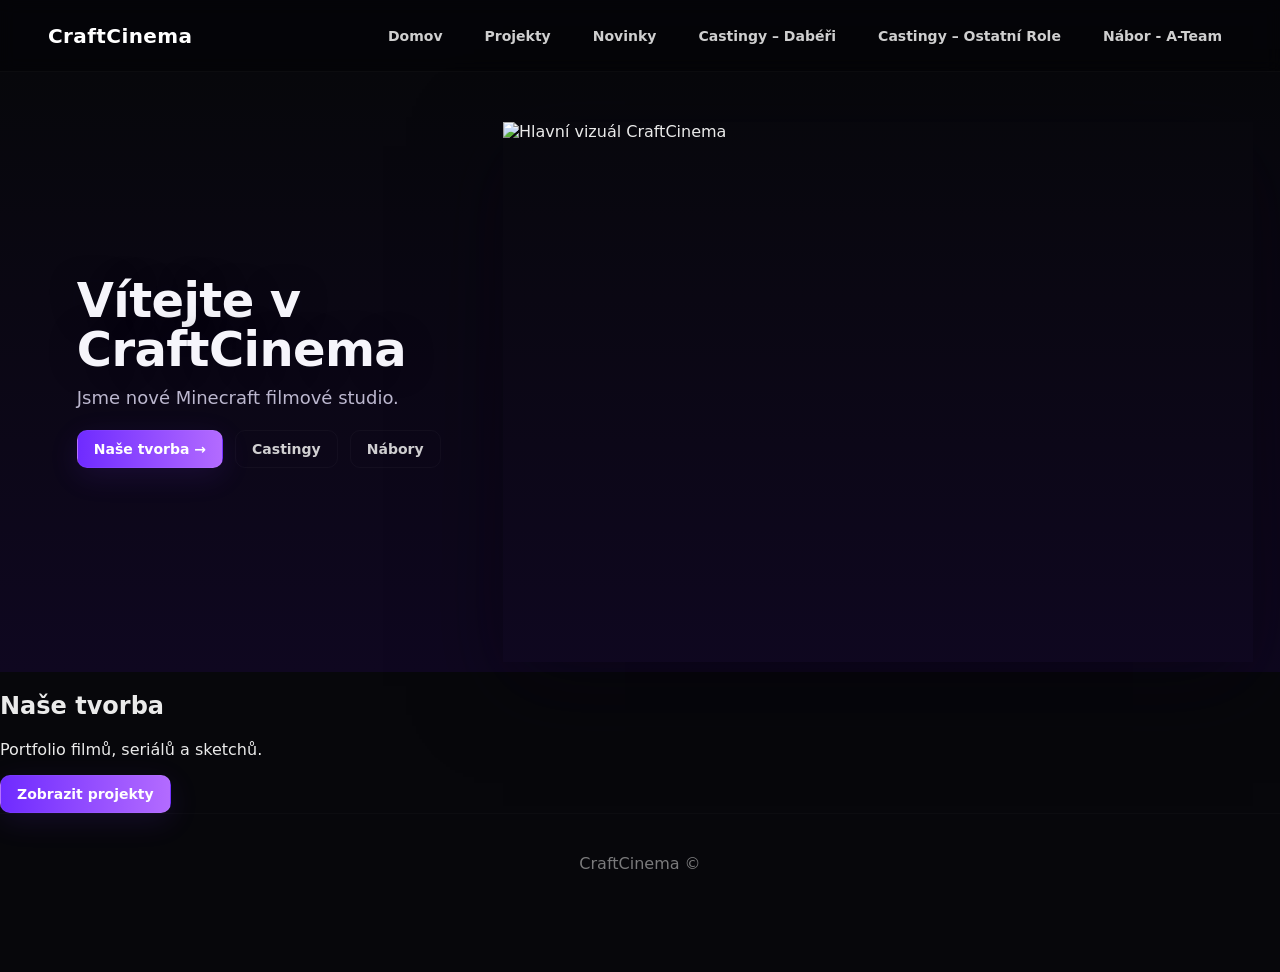
==== home/home.html @ 883a2ee9 "Update home.html" ====
<!DOCTYPE html>
<html lang="cs">
<head>
  <meta charset="utf-8" />
  <meta name="viewport" content="width=device-width,initial-scale=1" />
  <title>CraftCinema – Domov</title>

  <!-- FIX: absolutní cesta kvůli Netlify -->
  <link rel="stylesheet" href="/home/home.css" />
  <link rel="icon" type="image/png" href="/home/favicon.png" />
</head>

<body>

<header class="site-header">
  <div class="header-left">
    <div class="logo">CraftCinema</div>
  </div>

  <nav class="header-nav">
    <a href="/home/home.html" class="nav-link">Domov</a>
    <a href="/Projekty/" class="nav-link">Projekty</a>
    <a href="/Novinky/" class="nav-link">Novinky</a>
    <a href="/casting-daberi/" class="nav-link">Castingy – Dabéři</a>
    <a href="/casting-role/" class="nav-link">Castingy – Ostatní Role</a>
    <a href="/nabor-a-team/" class="nav-link">Nábor - A-Team</a>
  </nav>
</header>

<main>

  <section class="hero">
    <div class="hero-left">
      <h1 class="hero-title">Vítejte v CraftCinema</h1>
      <p class="hero-sub">
        Jsme nové Minecraft filmové studio.
      </p>

      <div class="hero-actions">
        <a href="/Projekty/" class="btn primary">Naše tvorba →</a>
        <a href="#castingy" class="btn ghost">Castingy</a>
        <a href="#nabory" class="btn ghost">Nábory</a>
      </div>
    </div>

    <div class="hero-right">
      <div class="hero-img-wrap">
        <img id="hero-img" src="/home/home/u1.png" alt="Hlavní vizuál CraftCinema" />
      </div>
    </div>
  </section>

  <section id="tvorba">
    <h2>Naše tvorba</h2>
    <p>
      Portfolio filmů, seriálů a sketchů.
    </p>
    <a href="/Projekty/" class="btn primary">Zobrazit projekty</a>
  </section>

</main>

<footer class="site-footer">
  <div>
    CraftCinema ©
  </div>
</footer>

<!-- FIX: absolutní cesta -->
<script src="/home/home.js"></script>

</body>
</html>
---- home/home.css ----
/* Reset & base */
*{box-sizing:border-box}
html,body{height:100%}
body{
  margin:0;
  font-family: Inter, system-ui, -apple-system, "Segoe UI", Roboto, "Helvetica Neue", Arial;
  background:#07070b;
  color:#eaeaea;
  -webkit-font-smoothing:antialiased;
  -moz-osx-font-smoothing:grayscale;
}

/* HEADER */
.site-header{
  position:fixed;
  left:0;right:0;top:0;
  height:72px;
  display:flex;
  align-items:center;
  justify-content:space-between;
  padding:12px 48px;
  background:rgba(4,4,6,0.45);
  backdrop-filter:blur(8px);
  z-index:999;
  border-bottom:1px solid rgba(255,255,255,0.03);
}

.header-left{display:flex;align-items:center;gap:18px}
.logo{
  font-weight:900;
  font-size:20px;
  color:#fff;
  letter-spacing:0.4px;
}

/* nav shifted more left: keep nav close to logo, not centered */
.header-nav{
  display:flex;
  gap:22px;
  align-items:center;
  margin-left:12px;
}

/* nav style */
.header-nav .nav-link{
  color:rgba(230,230,230,0.9);
  text-decoration:none;
  font-weight:600;
  font-size:14px;
  padding:8px 10px;
  border-radius:6px;
  transition:color .18s, background .18s, transform .12s;
}
.header-nav .nav-link:hover{
  color:#fff;
  transform:translateY(-2px);
  background:linear-gradient(90deg, rgba(120,50,255,0.06), rgba(80,30,200,0.04));
}

/* MAIN / HERO */
main{margin-top:72px}

/* hero: split 50/50 but responsive */
.hero{
  display:flex;
  gap:40px;
  align-items:center;
  justify-content:space-between;
  padding:68px 6vw;
  min-height:600px;
  background:linear-gradient(180deg,#07070b 0%, #0f0720 100%);
}

/* left column */
.hero-left{flex:1;max-width:620px}
.hero-title{
  margin:0 0 14px 0;
  font-size:48px;
  line-height:1.02;
  font-weight:800;
  color:#f6f5fb;
  letter-spacing: -0.6px;
  text-shadow: 0 2px 30px rgba(10,6,20,0.35);
}
.hero-sub{
  margin:0 0 22px 0;
  color:rgba(220,215,240,0.85);
  font-size:18px;
  max-width:48ch;
}

/* hero actions */
.hero-actions{display:flex;gap:12px;flex-wrap:wrap}
.btn{
  display:inline-flex;
  align-items:center;
  justify-content:center;
  text-decoration:none;
  padding:10px 16px;
  border-radius:10px;
  font-weight:700;
  font-size:14px;
  cursor:pointer;
  transition:transform .16s, box-shadow .18s;
  border:1px solid rgba(255,255,255,0.04);
}

/* primary: subtle purple gradient */
.btn.primary{
  background:linear-gradient(90deg,#6f2bff 0%, #b36bff 100%);
  color:white;
  box-shadow: 0 8px 30px rgba(123,61,255,0.12);
}
.btn.primary:hover{ transform:translateY(-4px); box-shadow: 0 18px 60px rgba(123,61,255,0.16) }

/* ghost button (secondary) */
.btn.ghost{
  background:transparent;
  color:rgba(230,230,230,0.9);
  border:1px solid rgba(255,255,255,0.03);
}
.btn.ghost:hover{ 
  transform:translateY(-2px); 
  background: rgba(255,255,255,0.02);
}

/* Casting / Nábory / Team / Více info buttons – všechny primární gradient */
.casting-buttons .btn,
#nabory .btn,
#team .btn,
.btn.more-info {
  background: linear-gradient(90deg,#6f2bff 0%, #b36bff 100%);
  color: #fff;
  border: none;
  box-shadow: 0 12px 40px rgba(110,60,255,0.12);
  padding: 12px 22px;
  font-weight:700;
  font-size:14px;
  border-radius:10px;
  text-decoration:none;
  transition: transform .16s, box-shadow .18s, background .18s;
  min-width: 150px;
  text-align:center;
}
.casting-buttons .btn:hover,
#nabory .btn:hover,
#team .btn:hover,
.btn.more-info:hover {
  transform: translateY(-4px);
  box-shadow: 0 18px 60px rgba(123,61,255,0.16);
}
#nabory .btn { margin-top: 1rem; }

/* right column: image with glow behind (for transparent PNG) */
.hero-right{
  flex:0 0 520px;
  display:flex;
  justify-content:flex-start;
  align-items:left
}
.hero-img-wrap{
  position:relative;
  width:420px;
  height:400px; 
  display:block;
  border-radius:1px;
  overflow:visible;
  pointer-events:none;
}
.hero-img-wrap::before{
  content:"";
  position:center;
  left:0%;
  top:10%;
  transform:translate(-50%,-50%);
  width:420px;
  height:260px;
  border-radius:18px;
  background: radial-gradient(ellipse at center, rgba(140,75,255,0.26) 0%, rgba(100,40,200,0.12) 30%, transparent 60%);
  filter:blur(36px);
  z-index:0;
}
.hero-img-wrap img{
  position:relative;
  z-index:1;
  display:block;
  width: 750px;
  height: 540px;
  object-fit: cover;
  transform: translateX(-180px) translateY(-50px) translateZ(0);
  margin:0;
  border:none;
  border-radius:0;
  opacity:0;
  transition:opacity .9s ease, transform .9s ease;
  will-change:opacity, transform;
  box-shadow: 0 24px 80px rgba(5,3,12,0.55);
}
.hero-img-wrap img.visible{
  opacity:1;
  transform: translateX(-180px) translateY(-50px) scale(1);
}

/* Naše tvorba section */
.tvorba-section{
  padding:92px 8vw;
  text-align:center;
  background: linear-gradient(180deg, rgba(6,6,8,0.0), rgba(6,4,12,0.02));
}
.tvorba-title{ font-size:36px; margin:0 0 18px 0; color:#f7f6fb; font-weight:800 }
.tvorba-text{ color:rgba(210,200,230,0.9); font-size:18px; max-width:880px; margin:0 auto 28px auto; line-height:1.6 }
.tvorba-button{ display:inline-block; padding:12px 22px; border-radius:10px; background:linear-gradient(90deg,#6f2bff,#b36bff); color:#fff; text-decoration:none; font-weight:700; box-shadow:0 12px 40px rgba(110,60,255,0.12); }

/* info sections */
.info-section{ padding:72px 8vw; text-align:center; color:rgba(210,200,230,0.9); }
.info-section h3{ font-size:24px; margin-bottom:12px; color:#efeefe }

/* reveal animation base */
.reveal{ opacity:0; transform: translateY(28px) scale(.995); transition: all .7s cubic-bezier(.2,.9,.3,1.05) }
.reveal.active{ opacity:1; transform: translateY(0) scale(1); }

/* footer */
.site-footer{ text-align:center; padding:40px 8vw; color:rgba(200,200,200,0.6); border-top:1px solid rgba(255,255,255,0.02) }

/* responsive */
@media (max-width:980px){
  .hero{ flex-direction:column; gap:28px; padding:48px 6vw; min-height:640px }
  .hero-right{ order:2; flex:0 0 auto; justify-content:center; }
  .hero-left{ order:1; text-align:center }
  .hero-img-wrap{ width:86%; height:auto }
  .hero-img-wrap::before{ left:50%; width:70%; height:40% }
  .hero-img-wrap img, .hero-img-wrap img.visible {
      transform: translateY(0) scale(1); 
      width: 100%; 
      height: auto;
      object-fit: contain;
  }
}
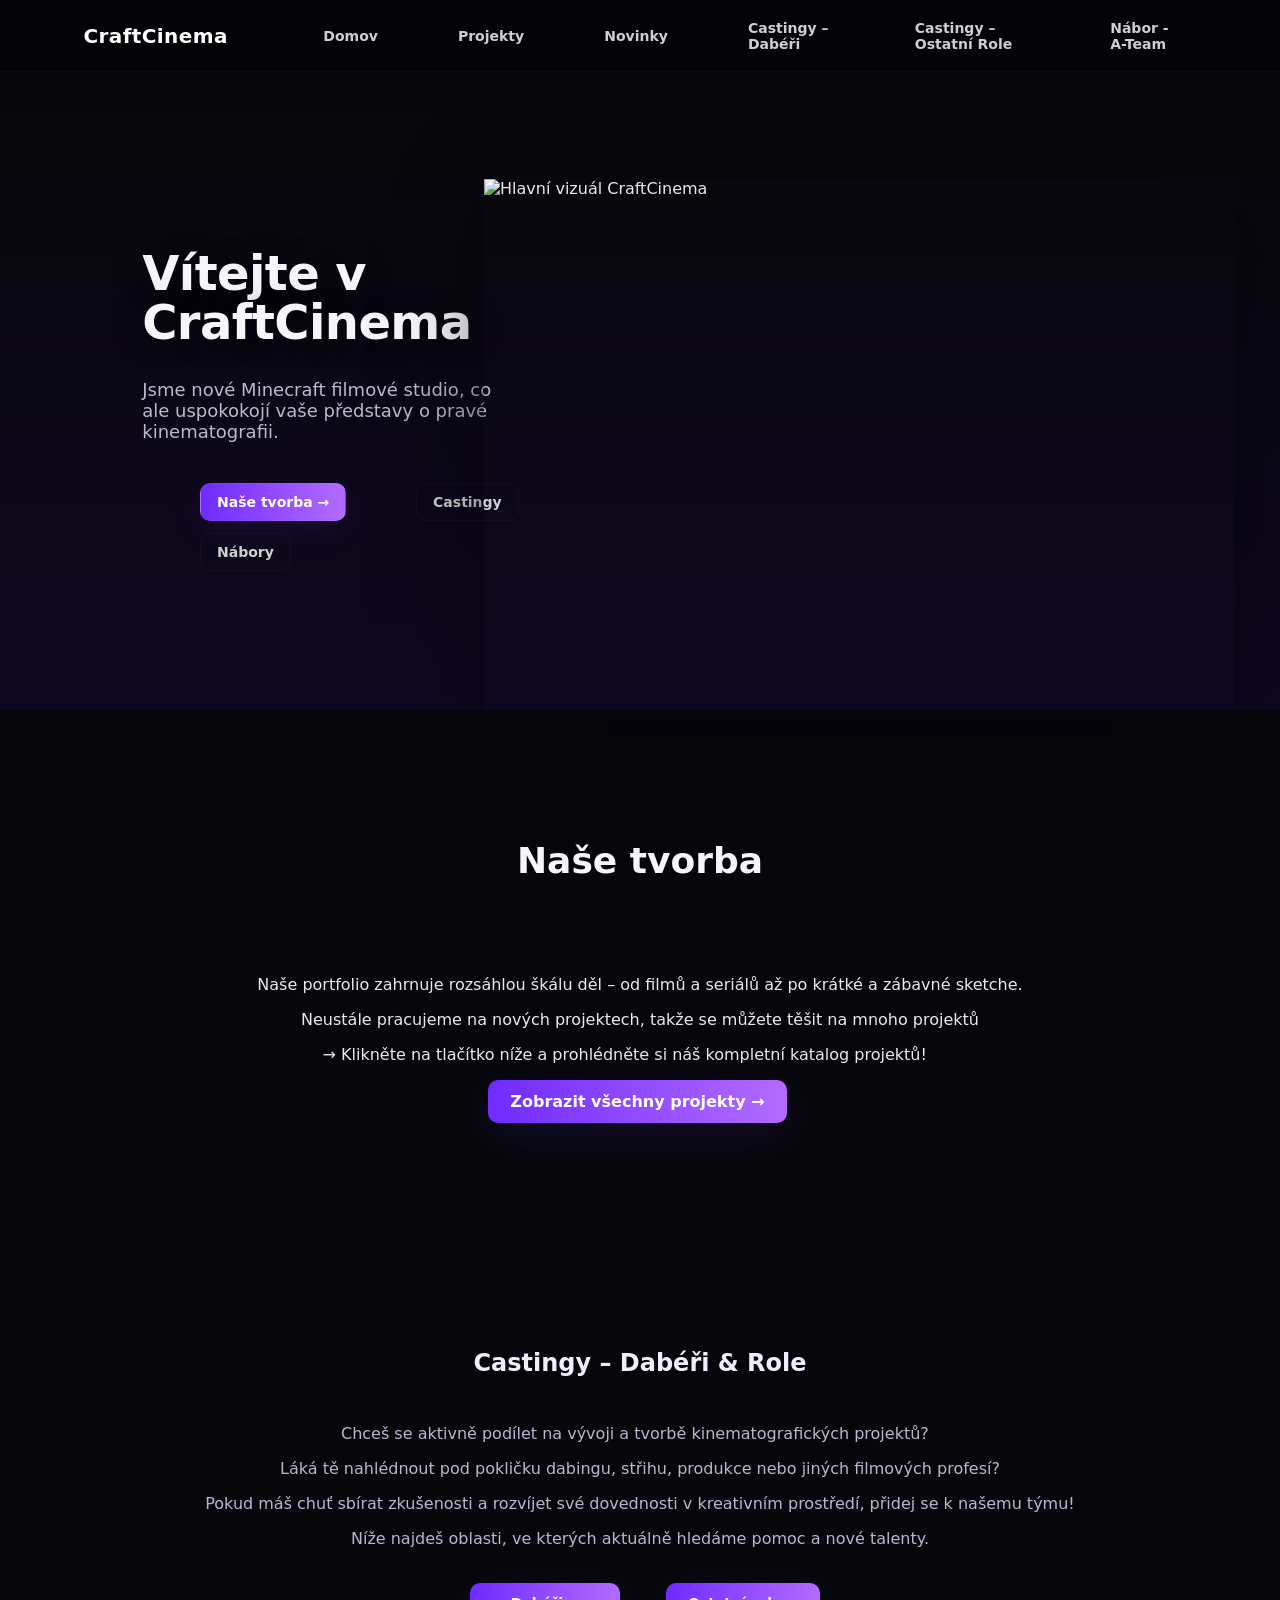
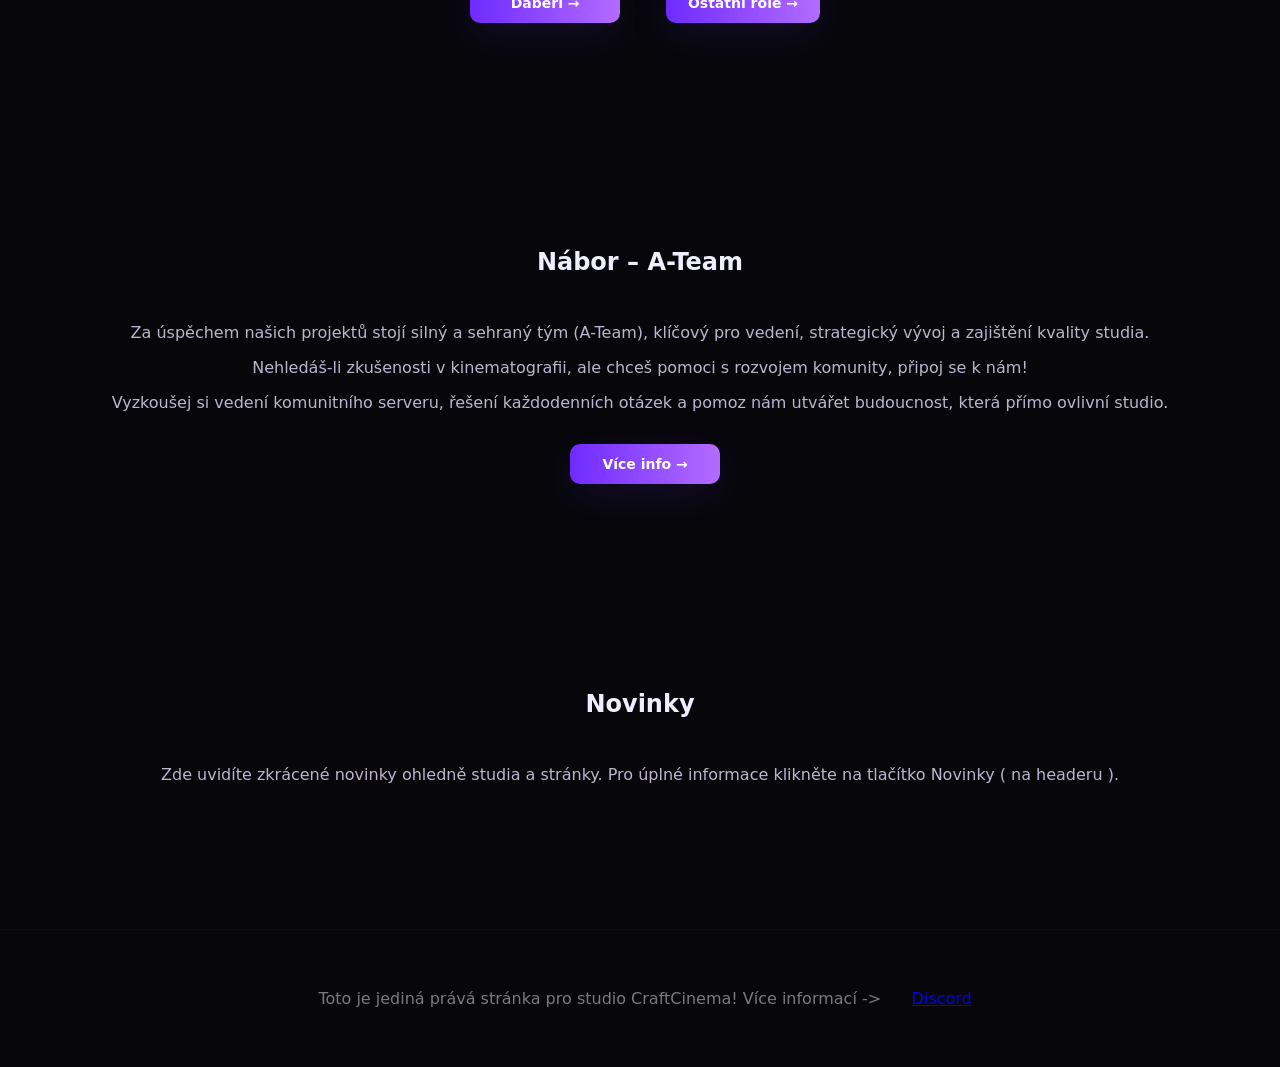
==== commit 631891db: "Rename index.html to home.html" ====
--- a/home/home.html
+++ b/home/home.html
@@ -1,73 +1,97 @@
 <!DOCTYPE html>
 <html lang="cs">
 <head>
-  <meta charset="utf-8" />
-  <meta name="viewport" content="width=device-width,initial-scale=1" />
-  <title>CraftCinema – Domov</title>
-
-  <!-- FIX: absolutní cesta kvůli Netlify -->
-  <link rel="stylesheet" href="/home/home.css" />
-  <link rel="icon" type="image/png" href="/home/favicon.png" />
+  <meta charset="utf-8" />
+  <meta name="viewport" content="width=device-width,initial-scale=1" />
+  <title>CraftCinema – Domov</title>
+  <link rel="stylesheet" href="home.css" />
+ <link rel="icon" type="image/png" href="favicon.png" />
 </head>
-
 <body>
 
-<header class="site-header">
-  <div class="header-left">
-    <div class="logo">CraftCinema</div>
-  </div>
+    <header class="site-header">
+    <div class="header-left">
+      <div class="logo">CraftCinema</div>
+    </div>
 
-  <nav class="header-nav">
-    <a href="/home/home.html" class="nav-link">Domov</a>
-    <a href="/Projekty/" class="nav-link">Projekty</a>
-    <a href="/Novinky/" class="nav-link">Novinky</a>
-    <a href="/casting-daberi/" class="nav-link">Castingy – Dabéři</a>
-    <a href="/casting-role/" class="nav-link">Castingy – Ostatní Role</a>
-    <a href="/nabor-a-team/" class="nav-link">Nábor - A-Team</a>
-  </nav>
-</header>
+    <nav class="header-nav">
+      <a href="#" class="nav-link">Domov</a>
+      <a href="../Projekty/" class="nav-link">Projekty</a>
+      <a href="../Novinky/" class="nav-link">Novinky</a>
+      <a href="../casting-daberi/" class="nav-link">Castingy – Dabéři</a>
+      <a href="../casting-role/" class="nav-link">Castingy – Ostatní Role</a>
+      <a href="../nabor-a-team/" class="nav-link">Nábor - A-Team</a>
+    </nav>
+  </header>
 
-<main>
+    <main>
+    <section class="hero">
+      <div class="hero-left">
+        <h1 class="hero-title">Vítejte v CraftCinema</h1>
+        <p class="hero-sub">Jsme nové Minecraft filmové studio, co ale uspokokojí vaše představy o pravé kinematografii.</p>
 
-  <section class="hero">
-    <div class="hero-left">
-      <h1 class="hero-title">Vítejte v CraftCinema</h1>
-      <p class="hero-sub">
-        Jsme nové Minecraft filmové studio.
-      </p>
+        <div class="hero-actions">
+          <a href="../Projekty/" class="btn primary">Naše tvorba →</a>
+          <a href="#castingy" class="btn ghost">Castingy</a>
+          <a href="#nabory" class="btn ghost">Nábory</a>
+        </div>
+      </div>
 
-      <div class="hero-actions">
-        <a href="/Projekty/" class="btn primary">Naše tvorba →</a>
-        <a href="#castingy" class="btn ghost">Castingy</a>
-        <a href="#nabory" class="btn ghost">Nábory</a>
-      </div>
-    </div>
+      <div class="hero-right">
+        <div class="hero-img-wrap">
+          <img id="hero-img" src="u1.png" alt="Hlavní vizuál CraftCinema" />
+        </div>
+      </div>
+    </section>
 
-    <div class="hero-right">
-      <div class="hero-img-wrap">
-        <img id="hero-img" src="/home/home/u1.png" alt="Hlavní vizuál CraftCinema" />
-      </div>
-    </div>
-  </section>
+        <section class="reveal tvorba-section" id="tvorba">
+      <h2 class="tvorba-title">Naše tvorba</h2>
+      <p class="tvorba-text">
+      <p>Naše portfolio zahrnuje rozsáhlou škálu děl – od filmů a seriálů až po krátké a zábavné sketche.
+<p> Neustále pracujeme na nových projektech, takže se můžete těšit na mnoho projektů
+<p>→ Klikněte na tlačítko níže a prohlédněte si náš kompletní katalog projektů!
+      </p>
+      <a href="../Projekty/" class="tvorba-button">Zobrazit všechny projekty →</a>       
+</section>
 
-  <section id="tvorba">
-    <h2>Naše tvorba</h2>
-    <p>
-      Portfolio filmů, seriálů a sketchů.
-    </p>
-    <a href="/Projekty/" class="btn primary">Zobrazit projekty</a>
-  </section>
+        <section class="reveal info-section" id="castingy">
+      <h3>Castingy – Dabéři & Role</h3>
+      <p>Chceš se aktivně podílet na vývoji a tvorbě kinematografických projektů?
+ <p>Láká tě nahlédnout pod pokličku dabingu, střihu, produkce nebo jiných filmových profesí?
 
-</main>
+<p>Pokud máš chuť sbírat zkušenosti a rozvíjet své dovednosti v kreativním prostředí, přidej se k našemu týmu!
 
-<footer class="site-footer">
-  <div>
-    CraftCinema ©
-  </div>
+<p>Níže najdeš oblasti, ve kterých aktuálně hledáme pomoc a nové talenty. </p>
+      <div class="casting-buttons">
+        <a href="../casting-daberi/" class="btn ghost">Dabéři →</a>         <a href="../casting-role/" class="btn ghost">Ostatní role →</a>       </div>
+    </section>
+
+        <section class="reveal info-section" id="nabory">
+      <h3>Nábor – A-Team</h3>
+      <p>Za úspěchem našich projektů stojí silný a sehraný tým (A-Team), klíčový pro vedení, strategický vývoj a zajištění kvality studia.
+
+<p>Nehledáš-li zkušenosti v kinematografii, ale chceš pomoci s rozvojem komunity, připoj se k nám!
+
+<p>Vyzkoušej si vedení komunitního serveru, řešení každodenních otázek a pomoz nám utvářet budoucnost, která přímo ovlivní studio.
+
+</p>
+      <a href="../nabor-a-team/" class="btn ghost">Více info →</a>     </section>
+
+        <section class="reveal info-section" id="novinky">
+      <h3>Novinky</h3>
+      <p id="news-list">Zde uvidíte zkrácené novinky ohledně studia a stránky. Pro úplné informace klikněte na tlačítko Novinky ( na headeru ). </p>
+    </section>
+
+  </main>
+
+  <footer class="site-footer">
+  <div>
+    Toto je jediná prává stránka pro studio CraftCinema! Více informací -> 
+    <a href="https://discord.gg/6YNACTyS2F" target="_blank" rel="noopener noreferrer">Discord</a>
+  </div>
 </footer>
 
-<!-- FIX: absolutní cesta -->
-<script src="/home/home.js"></script>
 
+  <script src="home.js"></script>
 </body>
 </html>
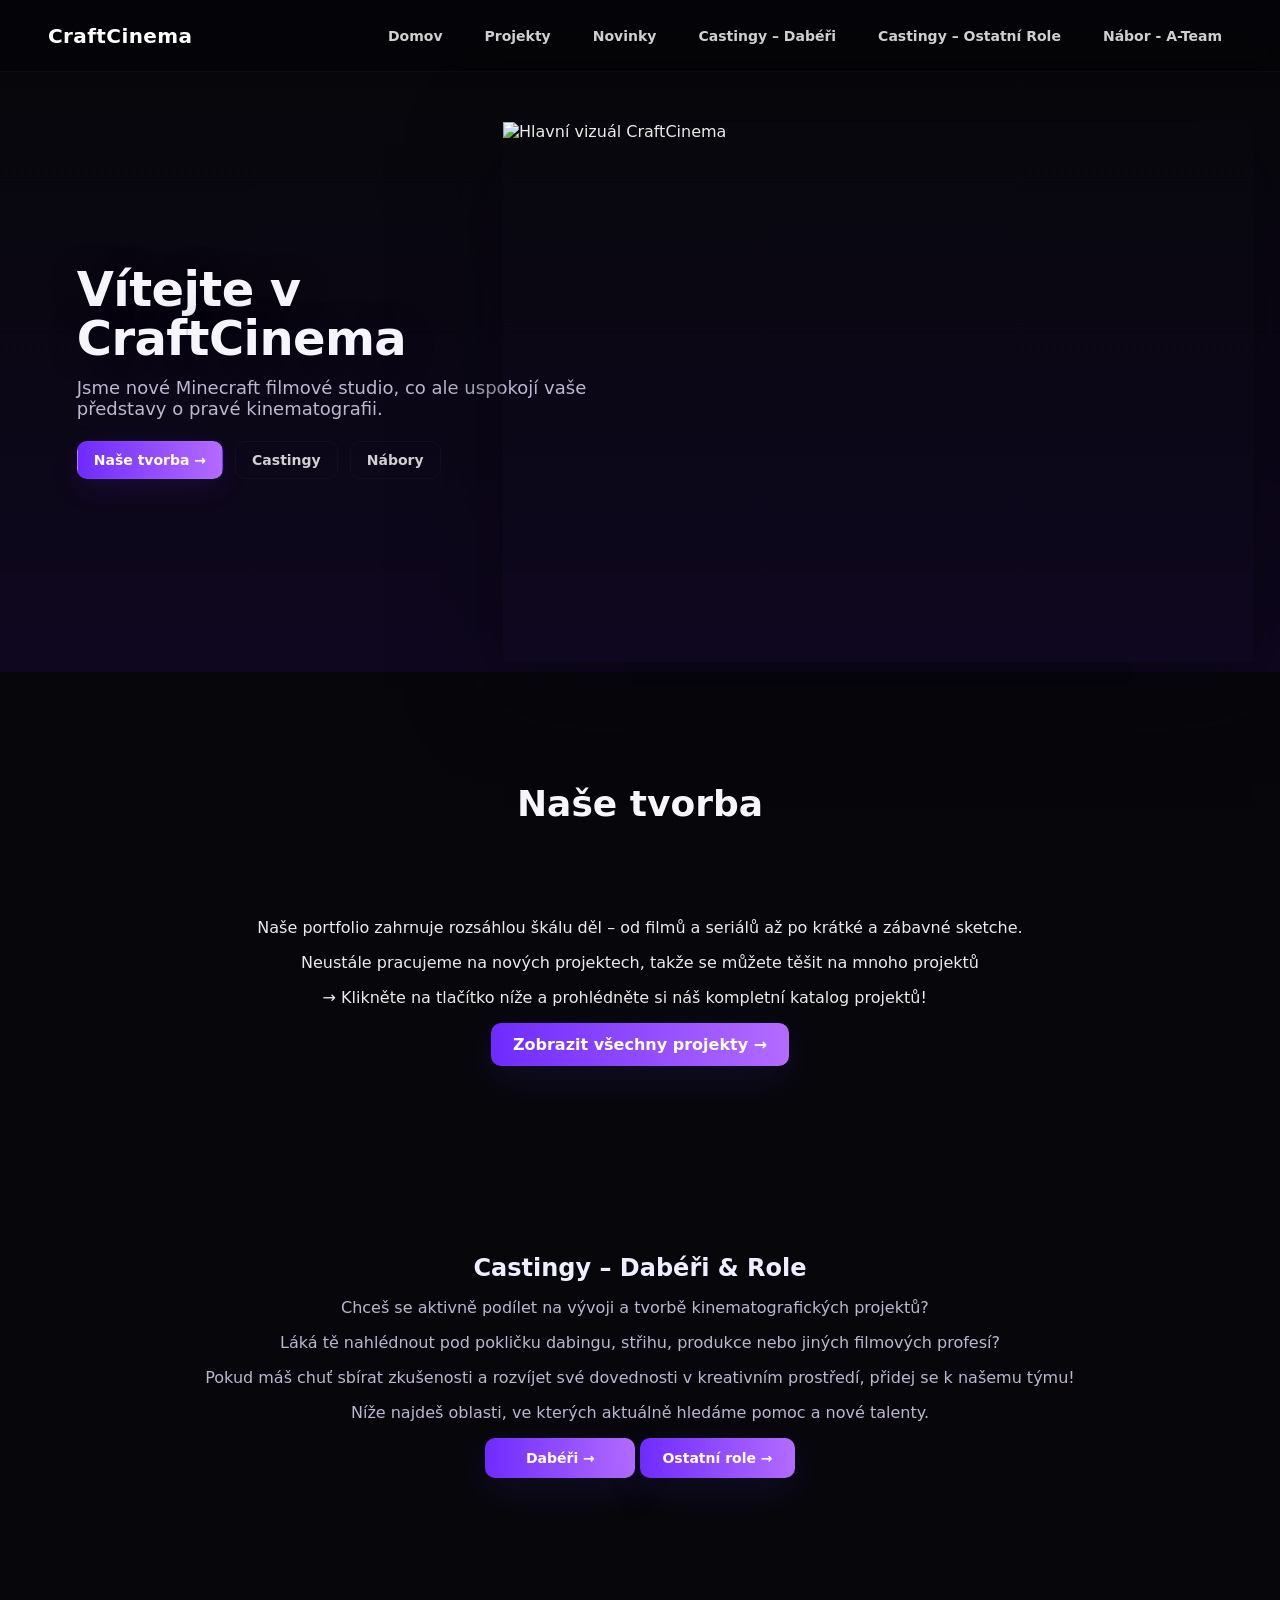
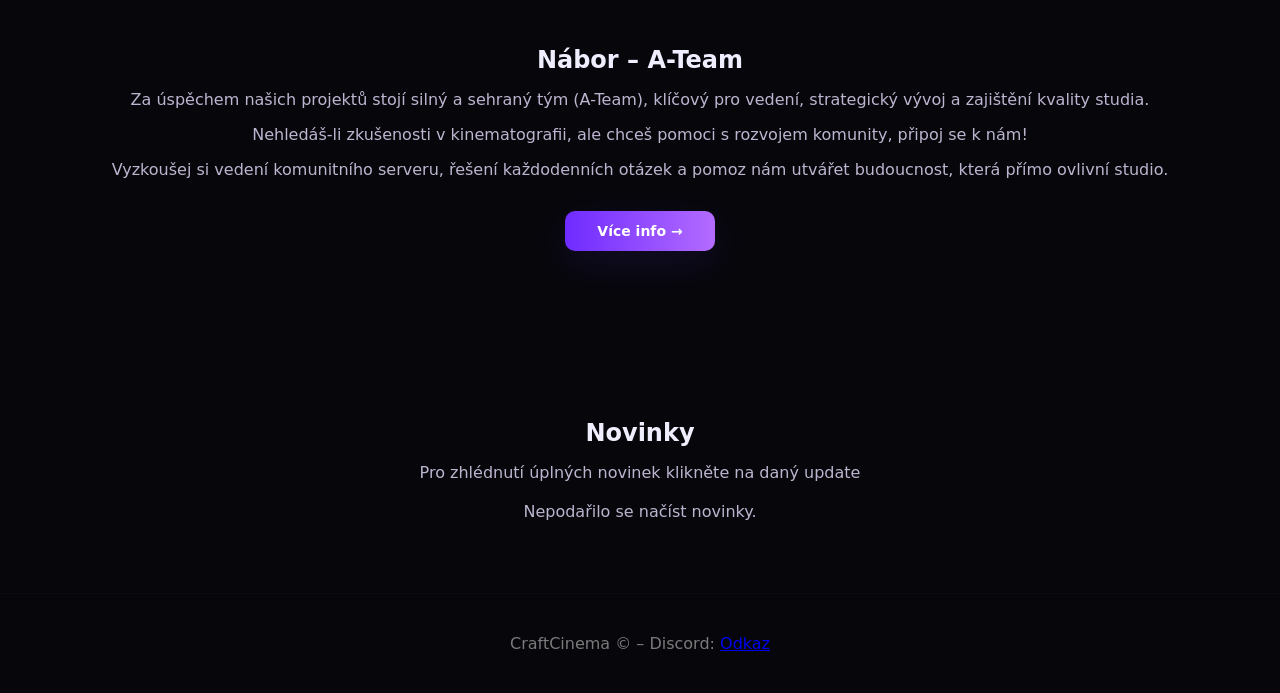
==== commit 9e6032b4: "Add files via upload" ====
--- a/home/home.html
+++ b/home/home.html
@@ -1,97 +1,119 @@
 <!DOCTYPE html>
 <html lang="cs">
 <head>
-  <meta charset="utf-8" />
-  <meta name="viewport" content="width=device-width,initial-scale=1" />
-  <title>CraftCinema – Domov</title>
-  <link rel="stylesheet" href="home.css" />
- <link rel="icon" type="image/png" href="favicon.png" />
+  <meta charset="utf-8" />
+  <meta name="viewport" content="width=device-width,initial-scale=1" />
+  <title>CraftCinema – Domov</title>
+
+  <link rel="stylesheet" href="home.css" />
+  <link rel="icon" type="image/png" href="favicon.png" />
 </head>
+
 <body>
 
-    <header class="site-header">
-    <div class="header-left">
-      <div class="logo">CraftCinema</div>
-    </div>
+<header class="site-header">
+  <div class="header-left">
+    <div class="logo">CraftCinema</div>
+  </div>
 
-    <nav class="header-nav">
-      <a href="#" class="nav-link">Domov</a>
-      <a href="../Projekty/" class="nav-link">Projekty</a>
-      <a href="../Novinky/" class="nav-link">Novinky</a>
-      <a href="../casting-daberi/" class="nav-link">Castingy – Dabéři</a>
-      <a href="../casting-role/" class="nav-link">Castingy – Ostatní Role</a>
-      <a href="../nabor-a-team/" class="nav-link">Nábor - A-Team</a>
-    </nav>
-  </header>
+  <nav class="header-nav">
+    <a href="#" class="nav-link">Domov</a>
+    <a href="../Projekty/Projekty" class="nav-link">Projekty</a>
+    <a href="../Novinky/" class="nav-link">Novinky</a>
+    <a href="../casting-daberi/" class="nav-link">Castingy – Dabéři</a>
+    <a href="../casting-role/" class="nav-link">Castingy – Ostatní Role</a>
+    <a href="../nabor-a-team/" class="nav-link">Nábor - A-Team</a>
+  </nav>
+</header>
 
-    <main>
-    <section class="hero">
-      <div class="hero-left">
-        <h1 class="hero-title">Vítejte v CraftCinema</h1>
-        <p class="hero-sub">Jsme nové Minecraft filmové studio, co ale uspokokojí vaše představy o pravé kinematografii.</p>
+<main>
 
-        <div class="hero-actions">
-          <a href="../Projekty/" class="btn primary">Naše tvorba →</a>
-          <a href="#castingy" class="btn ghost">Castingy</a>
-          <a href="#nabory" class="btn ghost">Nábory</a>
-        </div>
-      </div>
+  <!-- HERO -->
+  <section class="hero">
+    <div class="hero-left">
+      <h1 class="hero-title">Vítejte v CraftCinema</h1>
+      <p class="hero-sub">
+        Jsme nové Minecraft filmové studio, co ale uspokojí vaše představy o pravé kinematografii.
+      </p>
 
-      <div class="hero-right">
-        <div class="hero-img-wrap">
-          <img id="hero-img" src="u1.png" alt="Hlavní vizuál CraftCinema" />
-        </div>
-      </div>
-    </section>
+      <div class="hero-actions">
+        <a href="../Projekty/Projekty" class="btn primary">Naše tvorba →</a>
+        <a href="#castingy" class="btn ghost">Castingy</a>
+        <a href="#nabory" class="btn ghost">Nábory</a>
+      </div>
+    </div>
 
-        <section class="reveal tvorba-section" id="tvorba">
+    <div class="hero-right">
+      <div class="hero-img-wrap">
+        <img id="hero-img" src="u1.png" alt="Hlavní vizuál CraftCinema" />
+      </div>
+    </div>
+  </section>
+
+  <!-- TVORBA -->
+   <section class="reveal tvorba-section" id="tvorba">
       <h2 class="tvorba-title">Naše tvorba</h2>
       <p class="tvorba-text">
       <p>Naše portfolio zahrnuje rozsáhlou škálu děl – od filmů a seriálů až po krátké a zábavné sketche.
 <p> Neustále pracujeme na nových projektech, takže se můžete těšit na mnoho projektů
 <p>→ Klikněte na tlačítko níže a prohlédněte si náš kompletní katalog projektů!
       </p>
-      <a href="../Projekty/" class="tvorba-button">Zobrazit všechny projekty →</a>       
-</section>
 
-        <section class="reveal info-section" id="castingy">
-      <h3>Castingy – Dabéři & Role</h3>
-      <p>Chceš se aktivně podílet na vývoji a tvorbě kinematografických projektů?
+    <a href="../Projekty/Projekty" class="tvorba-button">Zobrazit všechny projekty →</a>
+  </section>
+
+  <!-- CASTINGY -->
+  <section class="reveal info-section" id="castingy">
+    <h3>Castingy – Dabéři & Role</h3>
+    <p>Chceš se aktivně podílet na vývoji a tvorbě kinematografických projektů?
  <p>Láká tě nahlédnout pod pokličku dabingu, střihu, produkce nebo jiných filmových profesí?
 
 <p>Pokud máš chuť sbírat zkušenosti a rozvíjet své dovednosti v kreativním prostředí, přidej se k našemu týmu!
 
 <p>Níže najdeš oblasti, ve kterých aktuálně hledáme pomoc a nové talenty. </p>
-      <div class="casting-buttons">
-        <a href="../casting-daberi/" class="btn ghost">Dabéři →</a>         <a href="../casting-role/" class="btn ghost">Ostatní role →</a>       </div>
-    </section>
 
-        <section class="reveal info-section" id="nabory">
-      <h3>Nábor – A-Team</h3>
-      <p>Za úspěchem našich projektů stojí silný a sehraný tým (A-Team), klíčový pro vedení, strategický vývoj a zajištění kvality studia.
+    <div class="casting-buttons">
+      <a href="../casting-daberi/" class="btn ghost">Dabéři →</a>
+      <a href="../casting-role/" class="btn ghost">Ostatní role →</a>
+    </div>
+  </section>
+
+  <!-- NABORY -->
+  <section class="reveal info-section" id="nabory">
+    <h3>Nábor – A-Team</h3>
+    <p>Za úspěchem našich projektů stojí silný a sehraný tým (A-Team), klíčový pro vedení, strategický vývoj a zajištění kvality studia.
 
 <p>Nehledáš-li zkušenosti v kinematografii, ale chceš pomoci s rozvojem komunity, připoj se k nám!
 
 <p>Vyzkoušej si vedení komunitního serveru, řešení každodenních otázek a pomoz nám utvářet budoucnost, která přímo ovlivní studio.
 
 </p>
-      <a href="../nabor-a-team/" class="btn ghost">Více info →</a>     </section>
 
-        <section class="reveal info-section" id="novinky">
-      <h3>Novinky</h3>
-      <p id="news-list">Zde uvidíte zkrácené novinky ohledně studia a stránky. Pro úplné informace klikněte na tlačítko Novinky ( na headeru ). </p>
-    </section>
+    <a href="../nabor-a-team/" class="btn ghost">Více info →</a>
+  </section>
 
-  </main>
+  <!-- 🔥 NEWS (FIX – HLAVNÍ DŮLEŽITÝ BLOK) -->
+  <section class="reveal info-section" id="novinky">
+    <h3>Novinky</h3>
+    <p> Pro zhlédnutí úplných novinek klikněte na daný update <p>
 
-  <footer class="site-footer">
-  <div>
-    Toto je jediná prává stránka pro studio CraftCinema! Více informací -> 
-    <a href="https://discord.gg/6YNACTyS2F" target="_blank" rel="noopener noreferrer">Discord</a>
-  </div>
+    <!-- JS SEM BUDE RENDEROVAT LIST -->
+    <div id="news-list" class="news-container">
+      Načítám novinky...
+    </div>
+
+  </section>
+
+</main>
+
+<footer class="site-footer">
+  <div>
+    CraftCinema © – Discord:
+    <a href="https://discord.gg/6YNACTyS2F" target="_blank">Odkaz</a>
+  </div>
 </footer>
 
+<script src="home.js"></script>
 
-  <script src="home.js"></script>
 </body>
 </html>
--- a/home/home.css
+++ b/home/home.css
@@ -236,3 +236,62 @@
       object-fit: contain;
   }
 }
+/* NEWS LIST WRAPPER */
+#news-list{
+  display:flex;
+  flex-direction:column;
+  gap:12px;
+  margin-top:20px;
+}
+
+/* NEWS ITEM - MATCH WEB STYLE */
+.home-news-item{
+  display:flex;
+  justify-content:space-between;
+  align-items:center;
+
+  padding:14px 16px;
+  border-radius:10px;
+
+  background: rgba(255,255,255,0.02);
+  border: 1px solid rgba(255,255,255,0.04);
+
+  backdrop-filter: blur(8px);
+
+  transition: transform .18s ease, background .18s ease, border .18s ease;
+}
+
+/* hover – stejný vibe jako nav */
+.home-news-item:hover{
+  transform: translateY(-3px);
+  background: linear-gradient(90deg,
+    rgba(120,50,255,0.06),
+    rgba(80,30,200,0.03)
+  );
+  border-color: rgba(120,50,255,0.18);
+}
+
+/* TITLE */
+.home-news-title{
+  font-size:15px;
+  font-weight:600;
+  color: rgba(240,240,250,0.92);
+  letter-spacing:0.2px;
+}
+
+/* UPDATE NUMBER – stejné jako button vibe */
+.home-news-update{
+  font-size:12px;
+  font-weight:700;
+
+  padding:5px 10px;
+  border-radius:8px;
+
+  background: linear-gradient(90deg,#6f2bff 0%, #b36bff 100%);
+  color:#fff;
+
+  box-shadow: 0 8px 20px rgba(110,60,255,0.12);
+
+  flex-shrink:0;
+}
+
